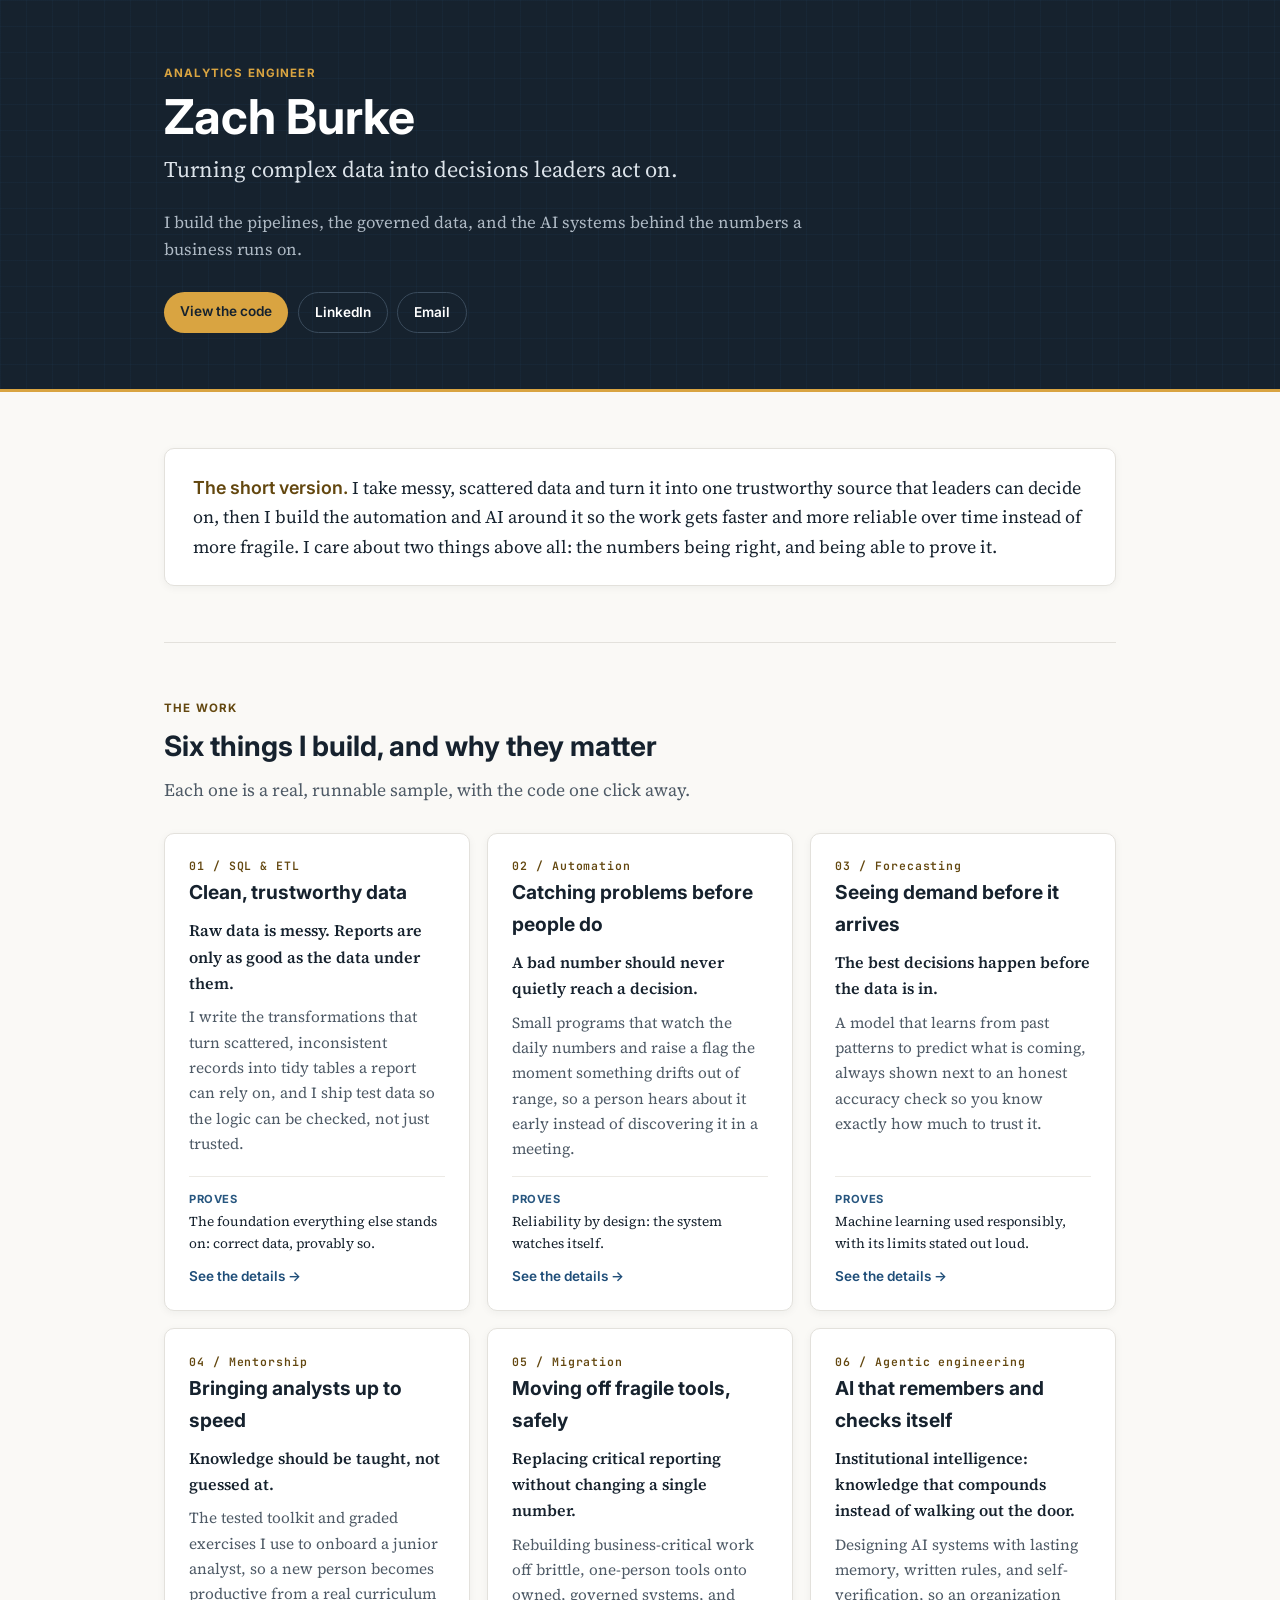
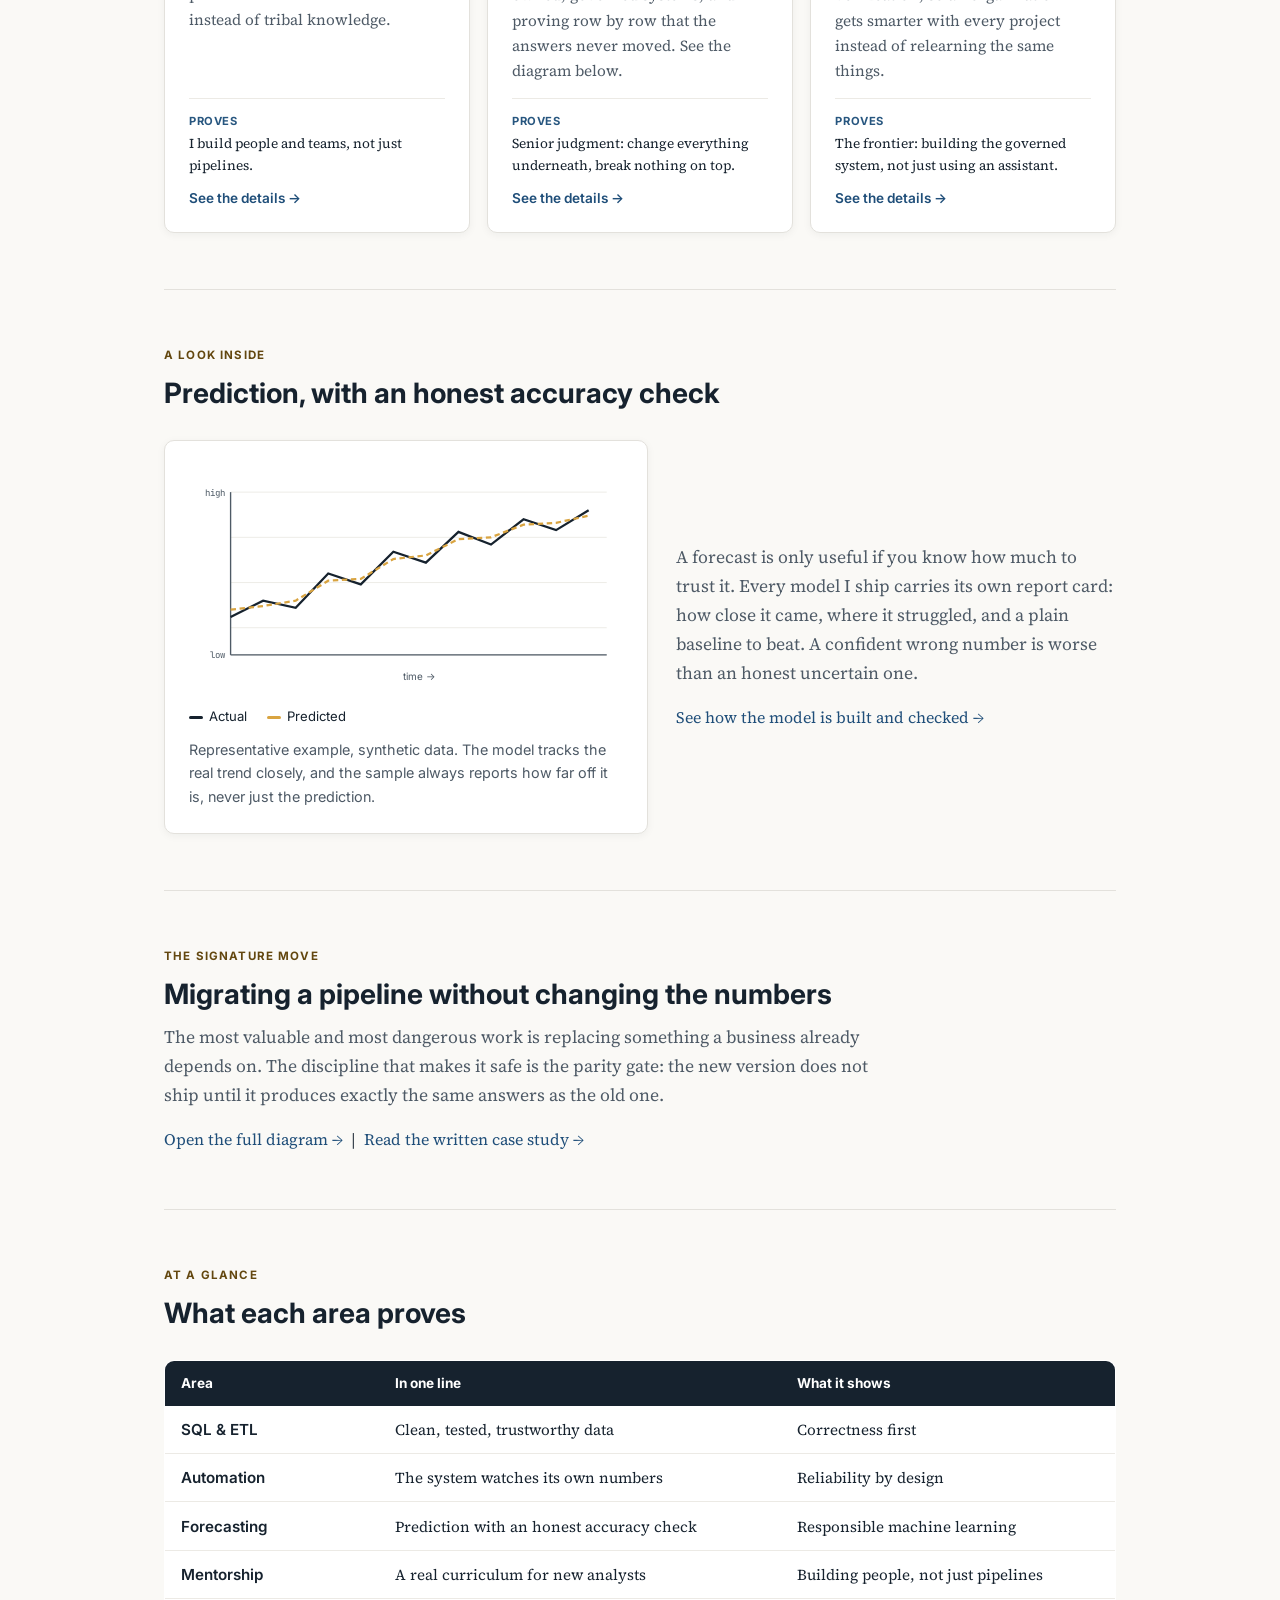
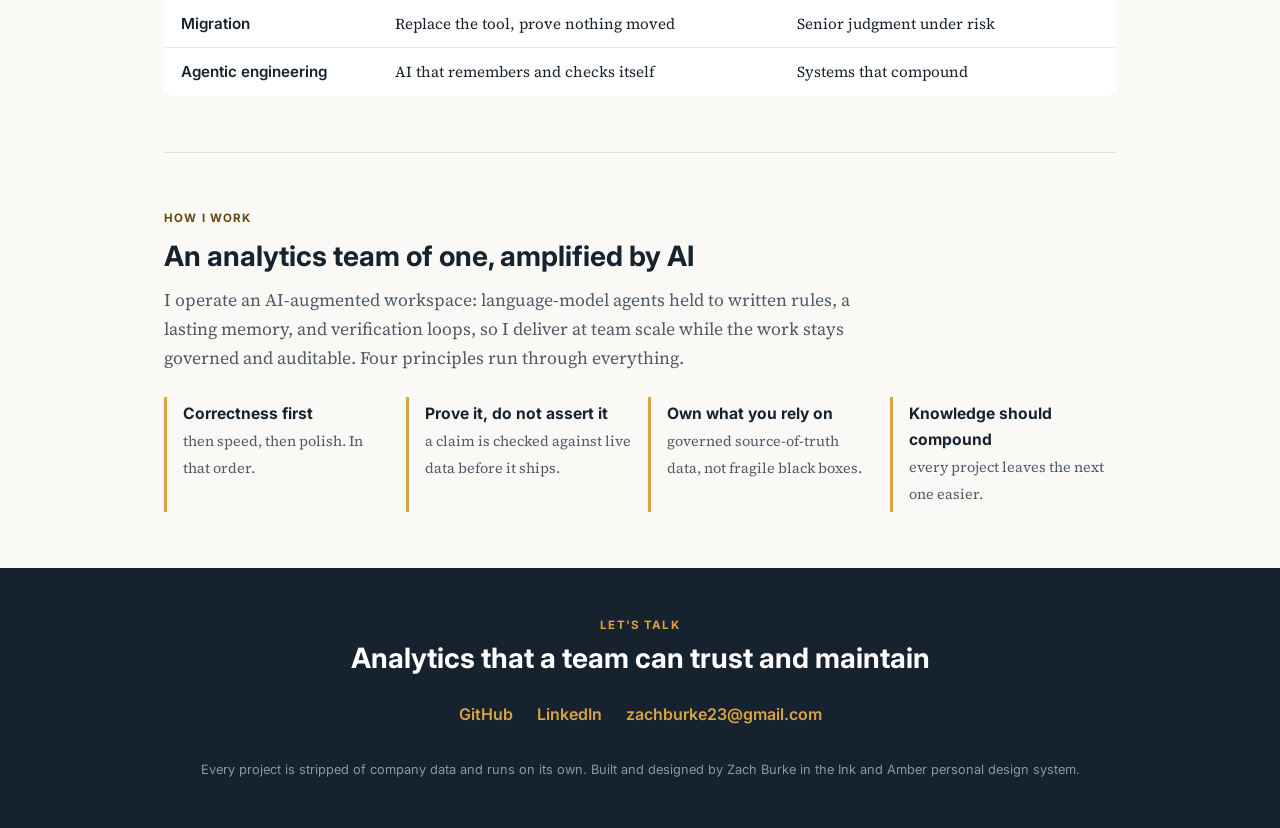
==== docs/index.html @ 0906ff59 "Add GitHub Pages portfolio site under docs/ Static hub (index.html) linking the six work-sample trac" ====
<!DOCTYPE html>
<html lang="en">
<head>
<meta charset="UTF-8">
<meta name="viewport" content="width=device-width, initial-scale=1.0">
<title>Zach Burke: Analytics Engineer</title>
<link rel="preconnect" href="https://fonts.googleapis.com">
<link href="https://fonts.googleapis.com/css2?family=Inter:wght@400;600;700&family=Source+Serif+4:ital,wght@0,400;0,600;1,400&family=JetBrains+Mono:wght@400;600&display=swap" rel="stylesheet">
<style>
:root{
  --ink:#16222E; --ink-700:#223447; --ink-600:#4E5A66; --paper:#FAF9F6; --white:#FFFFFF;
  --amber:#D9A441; --amber-text:#7E5A15; --amber-deep:#63470F; --amber-100:#F5E9CE;
  --blueprint:#27567F; --blueprint-wash:#EDF2F7; --grid:rgba(39,86,127,0.09);
  --link:#1F4E79; --verified:#286046; --warn:#8A4A12;
  --gray-100:#ECEAE5; --gray-200:#E3E1DC;
  --sans:'Inter','Segoe UI',system-ui,sans-serif; --serif:'Source Serif 4',Georgia,serif; --mono:'JetBrains Mono',Consolas,monospace;
}
*{margin:0;padding:0;box-sizing:border-box;}
html{scroll-behavior:smooth;}
body{background:var(--paper);color:var(--ink);font-family:var(--serif);line-height:1.65;}
.wrap{max-width:1000px;margin:0 auto;padding:0 1.5rem;}
a{color:var(--link);text-decoration:none;} a:hover{color:var(--amber-text);text-decoration:underline;}
.kicker{font-family:var(--sans);font-size:0.72rem;font-weight:700;letter-spacing:0.1em;text-transform:uppercase;color:var(--amber);}
h2{font-family:var(--sans);font-weight:700;font-size:1.75rem;margin-bottom:0.4rem;}
h2 .k{display:block;font-size:0.72rem;letter-spacing:0.1em;text-transform:uppercase;color:var(--amber-deep);margin-bottom:0.3rem;}
.lead{color:var(--ink-600);font-size:1.1rem;max-width:46rem;}
section{padding:3.5rem 0;border-top:1px solid var(--gray-200);}
section:first-of-type{border-top:none;}

/* Hero */
header{background:
  linear-gradient(var(--grid) 1px, transparent 1px),
  linear-gradient(90deg, var(--grid) 1px, transparent 1px),
  var(--ink);
  background-size:26px 26px,26px 26px,auto;color:var(--white);padding:4rem 0 3.5rem;border-bottom:3px solid var(--amber);}
header .kicker{color:var(--amber);}
header h1{font-family:var(--sans);font-weight:700;font-size:3rem;line-height:1.1;margin:0.5rem 0;}
header .tag{font-size:1.4rem;color:#DCE3EA;max-width:38rem;}
header .intro{color:#AEB9C4;margin-top:1.25rem;max-width:44rem;font-size:1.05rem;}
.chips{display:flex;flex-wrap:wrap;gap:0.6rem;margin-top:1.75rem;}
.chip{font-family:var(--sans);font-size:0.85rem;font-weight:600;color:var(--ink);background:var(--amber);padding:0.5rem 1rem;border-radius:999px;}
.chip.ghost{background:transparent;color:var(--white);border:1.5px solid #3a4b5c;}
.chip:hover{text-decoration:none;filter:brightness(1.05);}

/* Short version strip */
.short{background:var(--white);border:1px solid var(--gray-200);border-radius:10px;padding:1.5rem 1.75rem;box-shadow:0 2px 8px rgba(22,34,46,0.05);}
.short p{font-size:1.12rem;}
.short .em{color:var(--amber-deep);font-weight:600;font-family:var(--sans);}

/* Sample cards */
.cards{display:grid;grid-template-columns:repeat(auto-fill,minmax(300px,1fr));gap:1.1rem;margin-top:1.75rem;}
.card{background:var(--white);border:1px solid var(--gray-200);border-radius:10px;padding:1.4rem 1.5rem;box-shadow:0 2px 8px rgba(22,34,46,0.05);display:flex;flex-direction:column;}
.card .num{font-family:var(--mono);font-size:0.72rem;color:var(--amber-deep);font-weight:600;letter-spacing:0.08em;}
.card h3{font-family:var(--sans);font-weight:700;font-size:1.2rem;margin:0.15rem 0 0.5rem;}
.card .hook{font-weight:600;color:var(--ink);margin-bottom:0.5rem;}
.card .body{color:var(--ink-600);font-size:0.96rem;flex-grow:1;}
.card .proves{margin-top:0.9rem;padding-top:0.7rem;border-top:1px solid var(--gray-100);font-size:0.85rem;}
.card .proves b{font-family:var(--sans);color:var(--blueprint);text-transform:uppercase;letter-spacing:0.05em;font-size:0.7rem;}
.card .go{font-family:var(--sans);font-size:0.85rem;font-weight:600;margin-top:0.6rem;}

/* Matrix */
table{width:100%;border-collapse:collapse;margin-top:1.5rem;background:var(--white);border:1px solid var(--gray-200);border-radius:10px;overflow:hidden;font-size:0.95rem;}
th{font-family:var(--sans);text-align:left;background:var(--ink);color:var(--white);padding:0.7rem 1rem;font-size:0.85rem;}
td{padding:0.7rem 1rem;border-bottom:1px solid var(--gray-100);vertical-align:top;}
td.area{font-family:var(--sans);font-weight:600;white-space:nowrap;}
tr:last-child td{border-bottom:none;}

/* Chart */
.viz{display:grid;grid-template-columns:1.1fr 1fr;gap:1.75rem;align-items:center;margin-top:1.5rem;}
@media(max-width:760px){.viz{grid-template-columns:1fr;}}
.viz .card{padding:1.5rem;}
.chartcap{color:var(--ink-600);font-size:0.9rem;margin-top:0.6rem;font-family:var(--sans);}
.legend{display:flex;gap:1.2rem;font-family:var(--sans);font-size:0.82rem;margin-top:0.4rem;}
.legend span{display:inline-flex;align-items:center;gap:0.4rem;}
.legend i{width:14px;height:3px;border-radius:2px;display:inline-block;}

/* How I work */
.pillars{display:grid;grid-template-columns:repeat(auto-fill,minmax(220px,1fr));gap:1rem;margin-top:1.5rem;}
.pillar{border-left:3px solid var(--amber);padding:0.3rem 0 0.3rem 1rem;}
.pillar b{font-family:var(--sans);display:block;font-size:0.98rem;}
.pillar span{color:var(--ink-600);font-size:0.9rem;}

/* Footer */
footer{background:var(--ink);color:var(--white);padding:3rem 0;text-align:center;}
footer .kicker{color:var(--amber);}
footer h2{color:var(--white);}
footer a{color:var(--amber);}
footer .contact{display:flex;gap:1.5rem;justify-content:center;flex-wrap:wrap;margin-top:1.25rem;font-family:var(--sans);font-weight:600;}
.fineprint{color:#8798A6;font-size:0.8rem;margin-top:2rem;font-family:var(--sans);}
</style>
</head>
<body>

<header>
  <div class="wrap">
    <div class="kicker">Analytics Engineer</div>
    <h1>Zach Burke</h1>
    <p class="tag">Turning complex data into decisions leaders act on.</p>
    <p class="intro">I build the pipelines, the governed data, and the AI systems behind the numbers
    a business runs on.</p>
    <div class="chips">
      <a class="chip" href="https://github.com/zachburke9/work-samples">View the code</a>
      <a class="chip ghost" href="https://www.linkedin.com/in/zjburke">LinkedIn</a>
      <a class="chip ghost" href="mailto:zachburke23@gmail.com">Email</a>
    </div>
  </div>
</header>

<div class="wrap">

  <section id="short">
    <div class="short">
      <p><span class="em">The short version.</span> I take messy, scattered data and turn it into
      one trustworthy source that leaders can decide on, then I build the automation and AI around it
      so the work gets faster and more reliable over time instead of more fragile. I care about two
      things above all: the numbers being right, and being able to prove it.</p>
    </div>
  </section>

  <section id="work">
    <h2><span class="k">The work</span>Six things I build, and why they matter</h2>
    <p class="lead">Each one is a real, runnable sample, with the code one click away.</p>
    <div class="cards">

      <div class="card">
        <div class="num">01 / SQL &amp; ETL</div>
        <h3>Clean, trustworthy data</h3>
        <div class="hook">Raw data is messy. Reports are only as good as the data under them.</div>
        <div class="body">I write the transformations that turn scattered, inconsistent records into
        tidy tables a report can rely on, and I ship test data so the logic can be checked, not just
        trusted.</div>
        <div class="proves"><b>Proves</b><br>The foundation everything else stands on: correct data, provably so.</div>
        <a class="go" href="https://github.com/zachburke9/work-samples/tree/main/01_sql_etl">See the details &rarr;</a>
      </div>

      <div class="card">
        <div class="num">02 / Automation</div>
        <h3>Catching problems before people do</h3>
        <div class="hook">A bad number should never quietly reach a decision.</div>
        <div class="body">Small programs that watch the daily numbers and raise a flag the moment
        something drifts out of range, so a person hears about it early instead of discovering it in a
        meeting.</div>
        <div class="proves"><b>Proves</b><br>Reliability by design: the system watches itself.</div>
        <a class="go" href="https://github.com/zachburke9/work-samples/tree/main/02_analytics_automation">See the details &rarr;</a>
      </div>

      <div class="card">
        <div class="num">03 / Forecasting</div>
        <h3>Seeing demand before it arrives</h3>
        <div class="hook">The best decisions happen before the data is in.</div>
        <div class="body">A model that learns from past patterns to predict what is coming, always
        shown next to an honest accuracy check so you know exactly how much to trust it.</div>
        <div class="proves"><b>Proves</b><br>Machine learning used responsibly, with its limits stated out loud.</div>
        <a class="go" href="https://github.com/zachburke9/work-samples/tree/main/03_ml_forecasting">See the details &rarr;</a>
      </div>

      <div class="card">
        <div class="num">04 / Mentorship</div>
        <h3>Bringing analysts up to speed</h3>
        <div class="hook">Knowledge should be taught, not guessed at.</div>
        <div class="body">The tested toolkit and graded exercises I use to onboard a junior analyst,
        so a new person becomes productive from a real curriculum instead of tribal knowledge.</div>
        <div class="proves"><b>Proves</b><br>I build people and teams, not just pipelines.</div>
        <a class="go" href="https://github.com/zachburke9/work-samples/tree/main/04_mentorship">See the details &rarr;</a>
      </div>

      <div class="card">
        <div class="num">05 / Migration</div>
        <h3>Moving off fragile tools, safely</h3>
        <div class="hook">Replacing critical reporting without changing a single number.</div>
        <div class="body">Rebuilding business-critical work off brittle, one-person tools onto owned,
        governed systems, and proving row by row that the answers never moved. See the diagram below.</div>
        <div class="proves"><b>Proves</b><br>Senior judgment: change everything underneath, break nothing on top.</div>
        <a class="go" href="https://github.com/zachburke9/work-samples/tree/main/05_platform_migration">See the details &rarr;</a>
      </div>

      <div class="card">
        <div class="num">06 / Agentic engineering</div>
        <h3>AI that remembers and checks itself</h3>
        <div class="hook">Institutional intelligence: knowledge that compounds instead of walking out the door.</div>
        <div class="body">Designing AI systems with lasting memory, written rules, and self-verification,
        so an organization gets smarter with every project instead of relearning the same things.</div>
        <div class="proves"><b>Proves</b><br>The frontier: building the governed system, not just using an assistant.</div>
        <a class="go" href="https://github.com/zachburke9/work-samples/tree/main/06_agentic_engineering">See the details &rarr;</a>
      </div>

    </div>
  </section>

  <section id="forecast">
    <h2><span class="k">A look inside</span>Prediction, with an honest accuracy check</h2>
    <div class="viz">
      <div class="card">
        <svg viewBox="0 0 480 260" width="100%" role="img" aria-label="Line chart of actual versus predicted daily bookings">
          <rect x="0" y="0" width="480" height="260" fill="#FFFFFF"/>
          <!-- gridlines -->
          <g stroke="#ECEAE5" stroke-width="1">
            <line x1="46" y1="30" x2="462" y2="30"/>
            <line x1="46" y1="80" x2="462" y2="80"/>
            <line x1="46" y1="130" x2="462" y2="130"/>
            <line x1="46" y1="180" x2="462" y2="180"/>
            <line x1="46" y1="210" x2="462" y2="210"/>
          </g>
          <!-- axes -->
          <line x1="46" y1="30" x2="46" y2="210" stroke="#4E5A66" stroke-width="1.5"/>
          <line x1="46" y1="210" x2="462" y2="210" stroke="#4E5A66" stroke-width="1.5"/>
          <!-- actual (ink) -->
          <polyline fill="none" stroke="#16222E" stroke-width="2.5"
            points="46,168 82,150 118,158 154,120 190,132 226,96 262,108 298,74 334,88 370,60 406,72 442,50"/>
          <!-- predicted (amber) dashed -->
          <polyline fill="none" stroke="#D9A441" stroke-width="2.5" stroke-dasharray="6 4"
            points="46,160 82,156 118,150 154,128 190,126 226,104 262,100 298,82 334,80 370,66 406,64 442,56"/>
          <!-- y labels -->
          <g font-family="'JetBrains Mono',monospace" font-size="10" fill="#4E5A66">
            <text x="40" y="34" text-anchor="end">high</text>
            <text x="40" y="214" text-anchor="end">low</text>
          </g>
          <text x="254" y="238" text-anchor="middle" font-family="Inter,sans-serif" font-size="11" fill="#4E5A66">time &rarr;</text>
        </svg>
        <div class="legend">
          <span><i style="background:#16222E"></i>Actual</span>
          <span><i style="background:#D9A441"></i>Predicted</span>
        </div>
        <div class="chartcap">Representative example, synthetic data. The model tracks the real trend
        closely, and the sample always reports how far off it is, never just the prediction.</div>
      </div>
      <div>
        <p class="lead">A forecast is only useful if you know how much to trust it. Every model I
        ship carries its own report card: how close it came, where it struggled, and a plain baseline
        to beat. A confident wrong number is worse than an honest uncertain one.</p>
        <p style="margin-top:1rem;"><a href="https://github.com/zachburke9/work-samples/tree/main/03_ml_forecasting">See how the model is built and checked &rarr;</a></p>
      </div>
    </div>
  </section>

  <section id="migration">
    <h2><span class="k">The signature move</span>Migrating a pipeline without changing the numbers</h2>
    <p class="lead">The most valuable and most dangerous work is replacing something a business already
    depends on. The discipline that makes it safe is the parity gate: the new version does not ship
    until it produces exactly the same answers as the old one.</p>
    <p style="margin-top:1rem;"><a href="migration-diagram.html">Open the full diagram &rarr;</a> &nbsp;|&nbsp;
      <a href="https://github.com/zachburke9/work-samples/tree/main/05_platform_migration">Read the written case study &rarr;</a></p>
  </section>

  <section id="matrix">
    <h2><span class="k">At a glance</span>What each area proves</h2>
    <table>
      <tr><th>Area</th><th>In one line</th><th>What it shows</th></tr>
      <tr><td class="area">SQL &amp; ETL</td><td>Clean, tested, trustworthy data</td><td>Correctness first</td></tr>
      <tr><td class="area">Automation</td><td>The system watches its own numbers</td><td>Reliability by design</td></tr>
      <tr><td class="area">Forecasting</td><td>Prediction with an honest accuracy check</td><td>Responsible machine learning</td></tr>
      <tr><td class="area">Mentorship</td><td>A real curriculum for new analysts</td><td>Building people, not just pipelines</td></tr>
      <tr><td class="area">Migration</td><td>Replace the tool, prove nothing moved</td><td>Senior judgment under risk</td></tr>
      <tr><td class="area">Agentic engineering</td><td>AI that remembers and checks itself</td><td>Systems that compound</td></tr>
    </table>
  </section>

  <section id="howiwork">
    <h2><span class="k">How I work</span>An analytics team of one, amplified by AI</h2>
    <p class="lead">I operate an AI-augmented workspace: language-model agents held to written rules, a
    lasting memory, and verification loops, so I deliver at team scale while the work stays governed
    and auditable. Four principles run through everything.</p>
    <div class="pillars">
      <div class="pillar"><b>Correctness first</b><span>then speed, then polish. In that order.</span></div>
      <div class="pillar"><b>Prove it, do not assert it</b><span>a claim is checked against live data before it ships.</span></div>
      <div class="pillar"><b>Own what you rely on</b><span>governed source-of-truth data, not fragile black boxes.</span></div>
      <div class="pillar"><b>Knowledge should compound</b><span>every project leaves the next one easier.</span></div>
    </div>
  </section>

</div>

<footer>
  <div class="wrap">
    <div class="kicker">Let's talk</div>
    <h2>Analytics that a team can trust and maintain</h2>
    <div class="contact">
      <a href="https://github.com/zachburke9/work-samples">GitHub</a>
      <a href="https://www.linkedin.com/in/zjburke">LinkedIn</a>
      <a href="mailto:zachburke23@gmail.com">zachburke23@gmail.com</a>
    </div>
    <div class="fineprint">Every project is stripped of company data and runs on its own. Built and
    designed by Zach Burke in the Ink and Amber personal design system.</div>
  </div>
</footer>

</body>
</html>
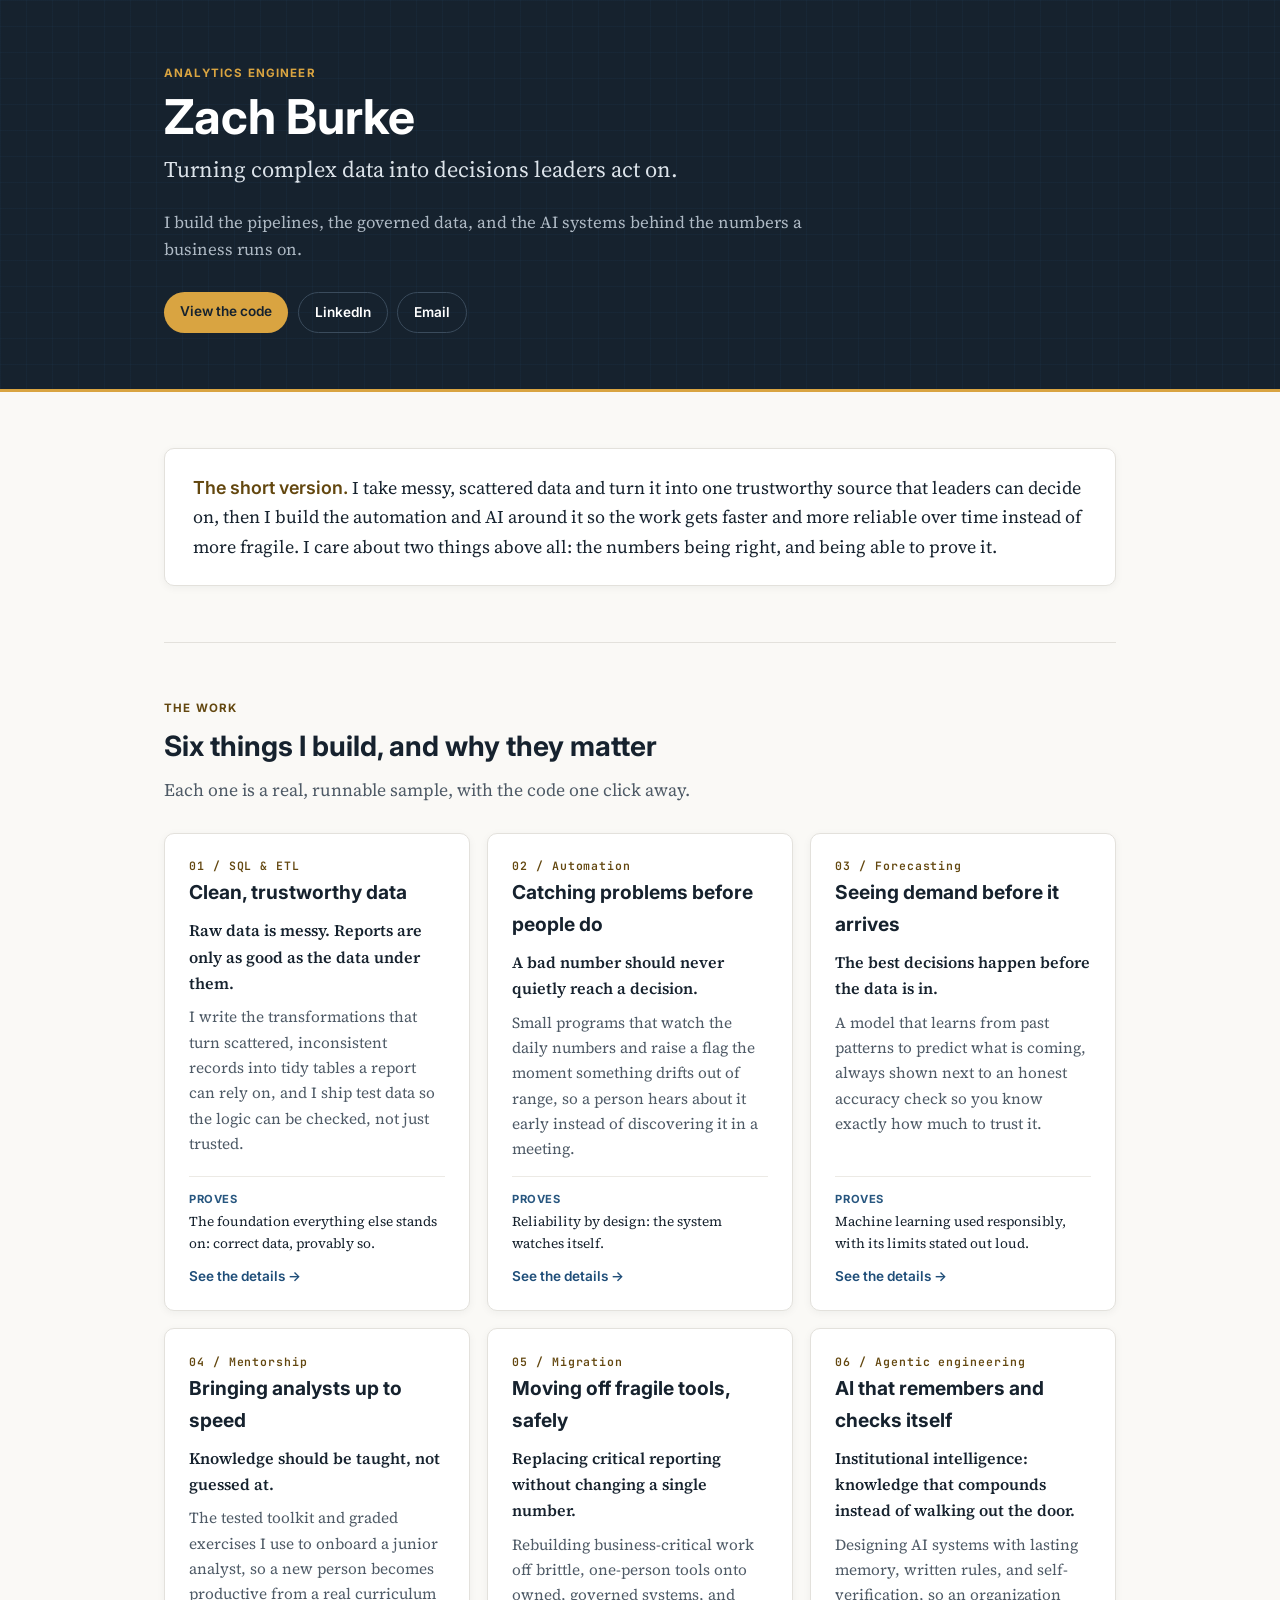
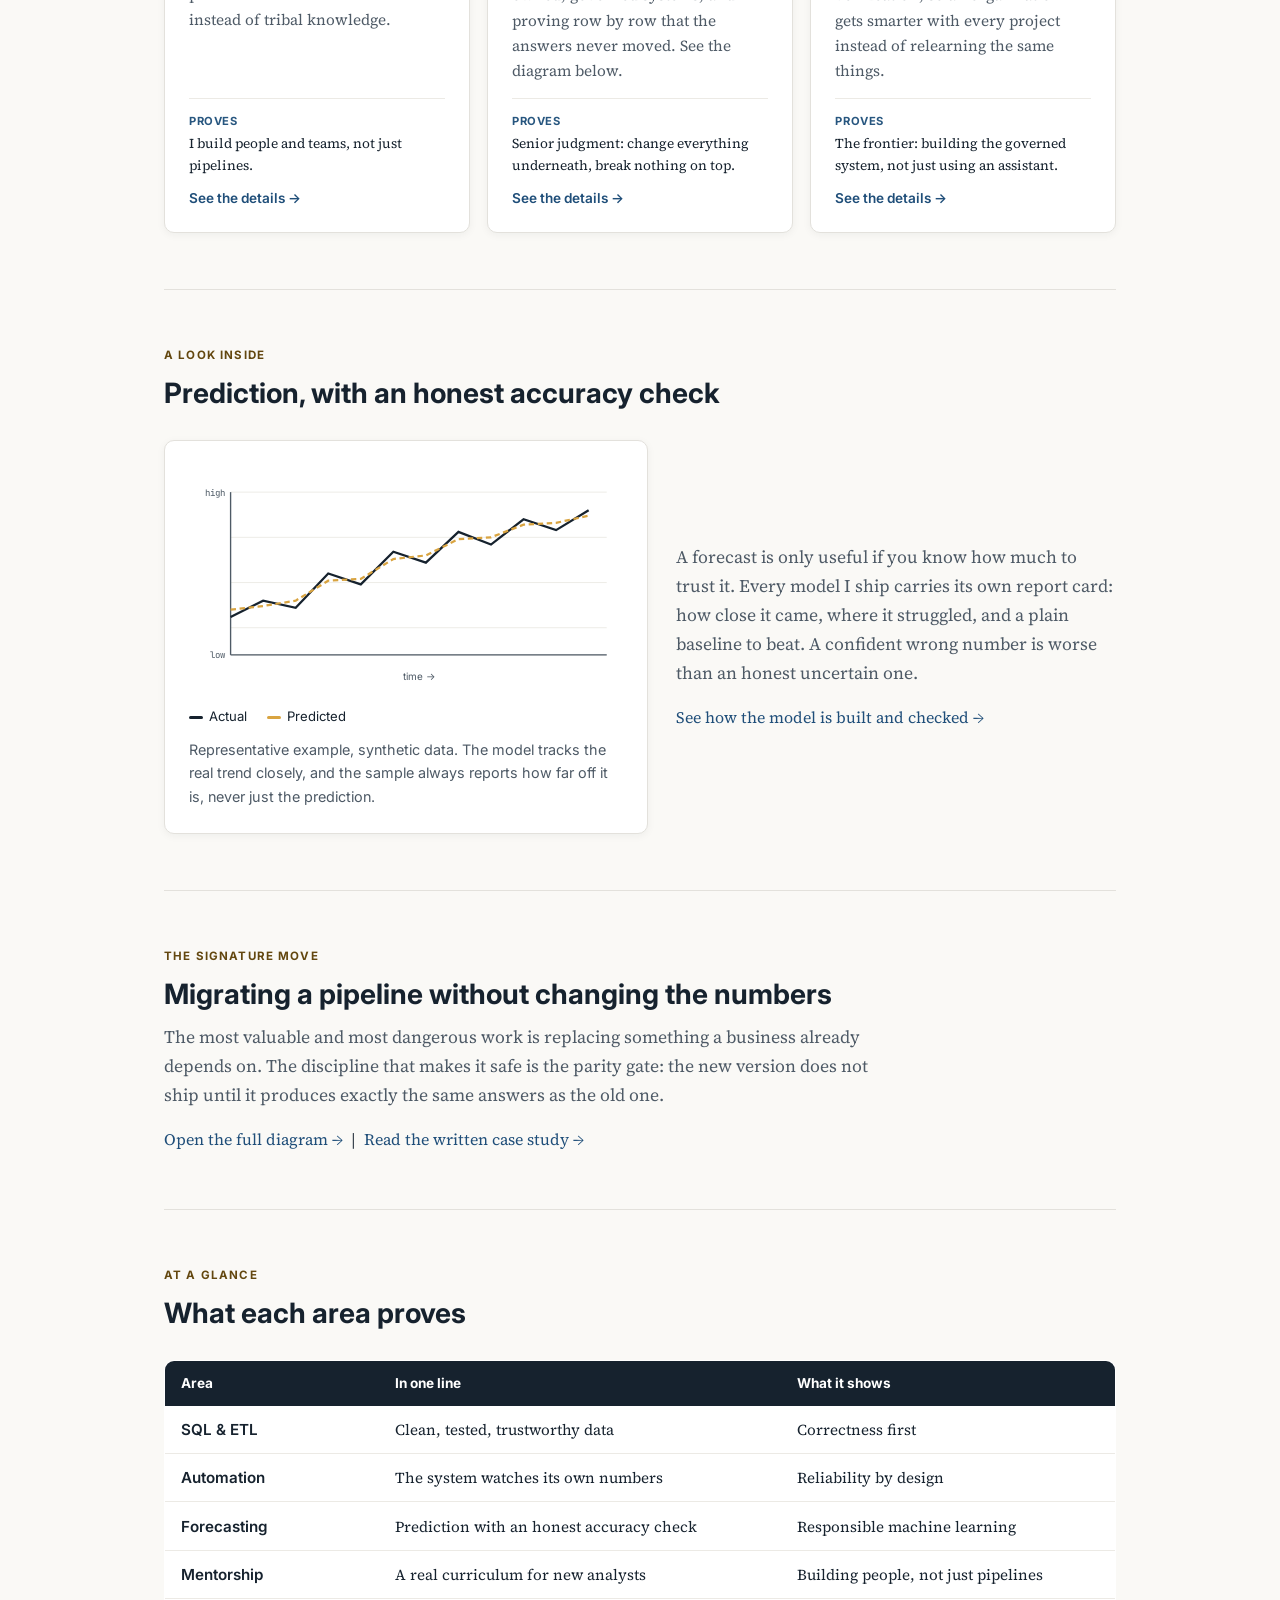
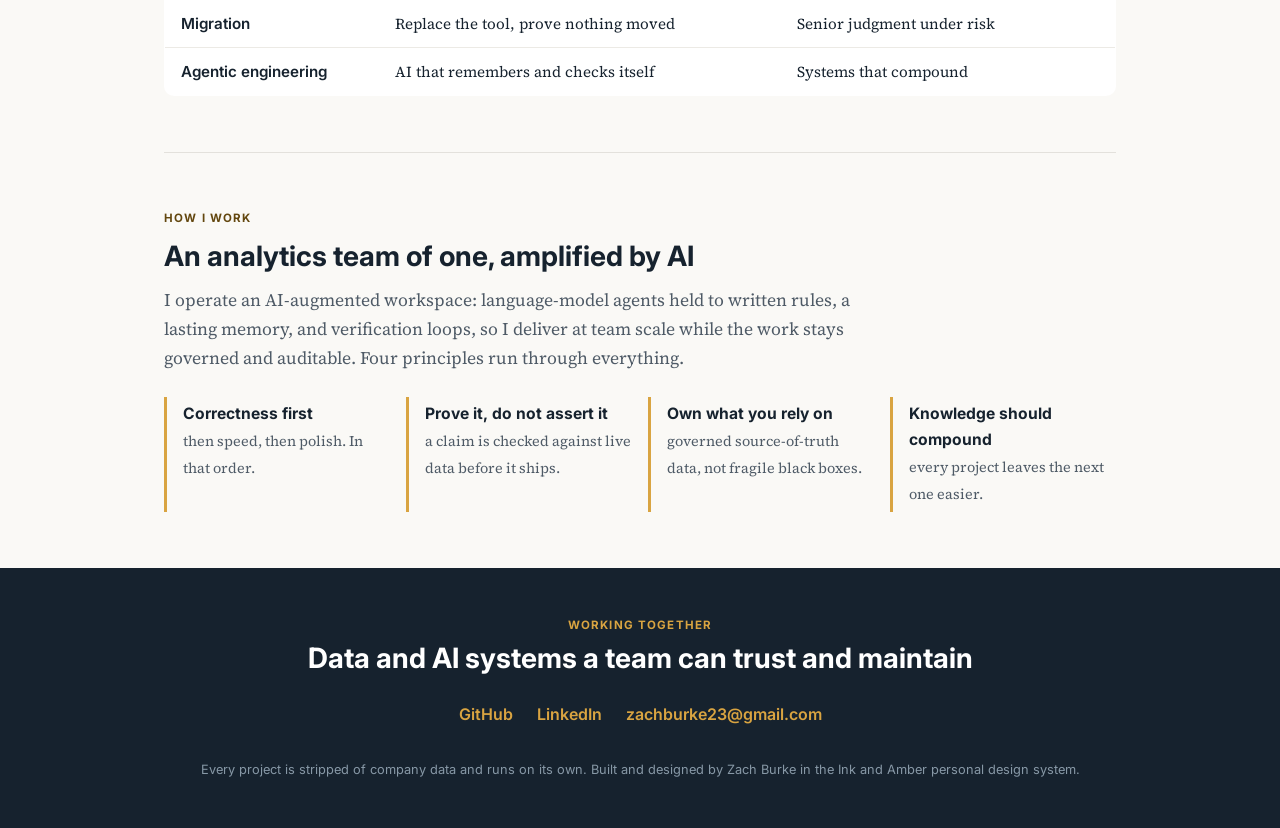
==== commit 43fa22c0: "Reword footer: broaden headline to data and AI systems Footer kicker 'Let's talk' -> 'Working togeth" ====
--- a/docs/index.html
+++ b/docs/index.html
@@ -272,8 +272,8 @@
 
 <footer>
   <div class="wrap">
-    <div class="kicker">Let's talk</div>
-    <h2>Analytics that a team can trust and maintain</h2>
+    <div class="kicker">Working together</div>
+    <h2>Data and AI systems a team can trust and maintain</h2>
     <div class="contact">
       <a href="https://github.com/zachburke9/work-samples">GitHub</a>
       <a href="https://www.linkedin.com/in/zjburke">LinkedIn</a>
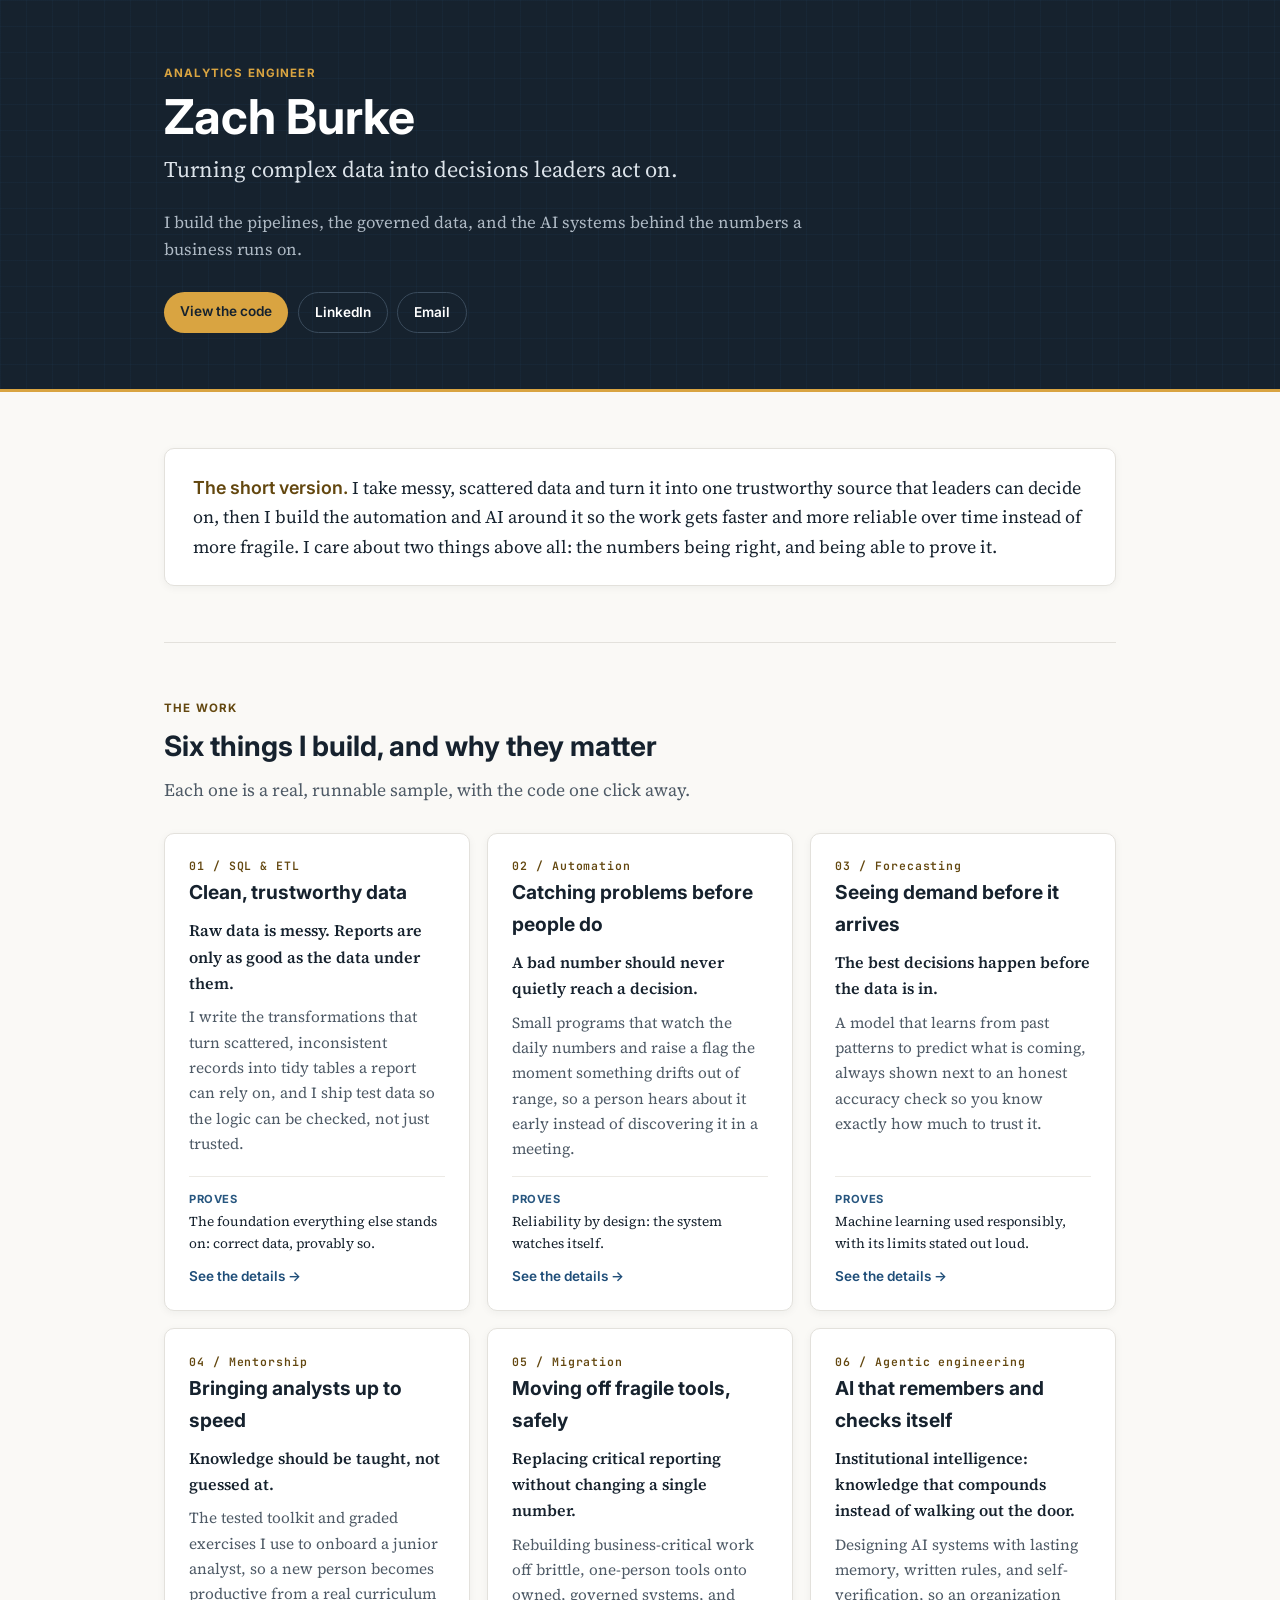
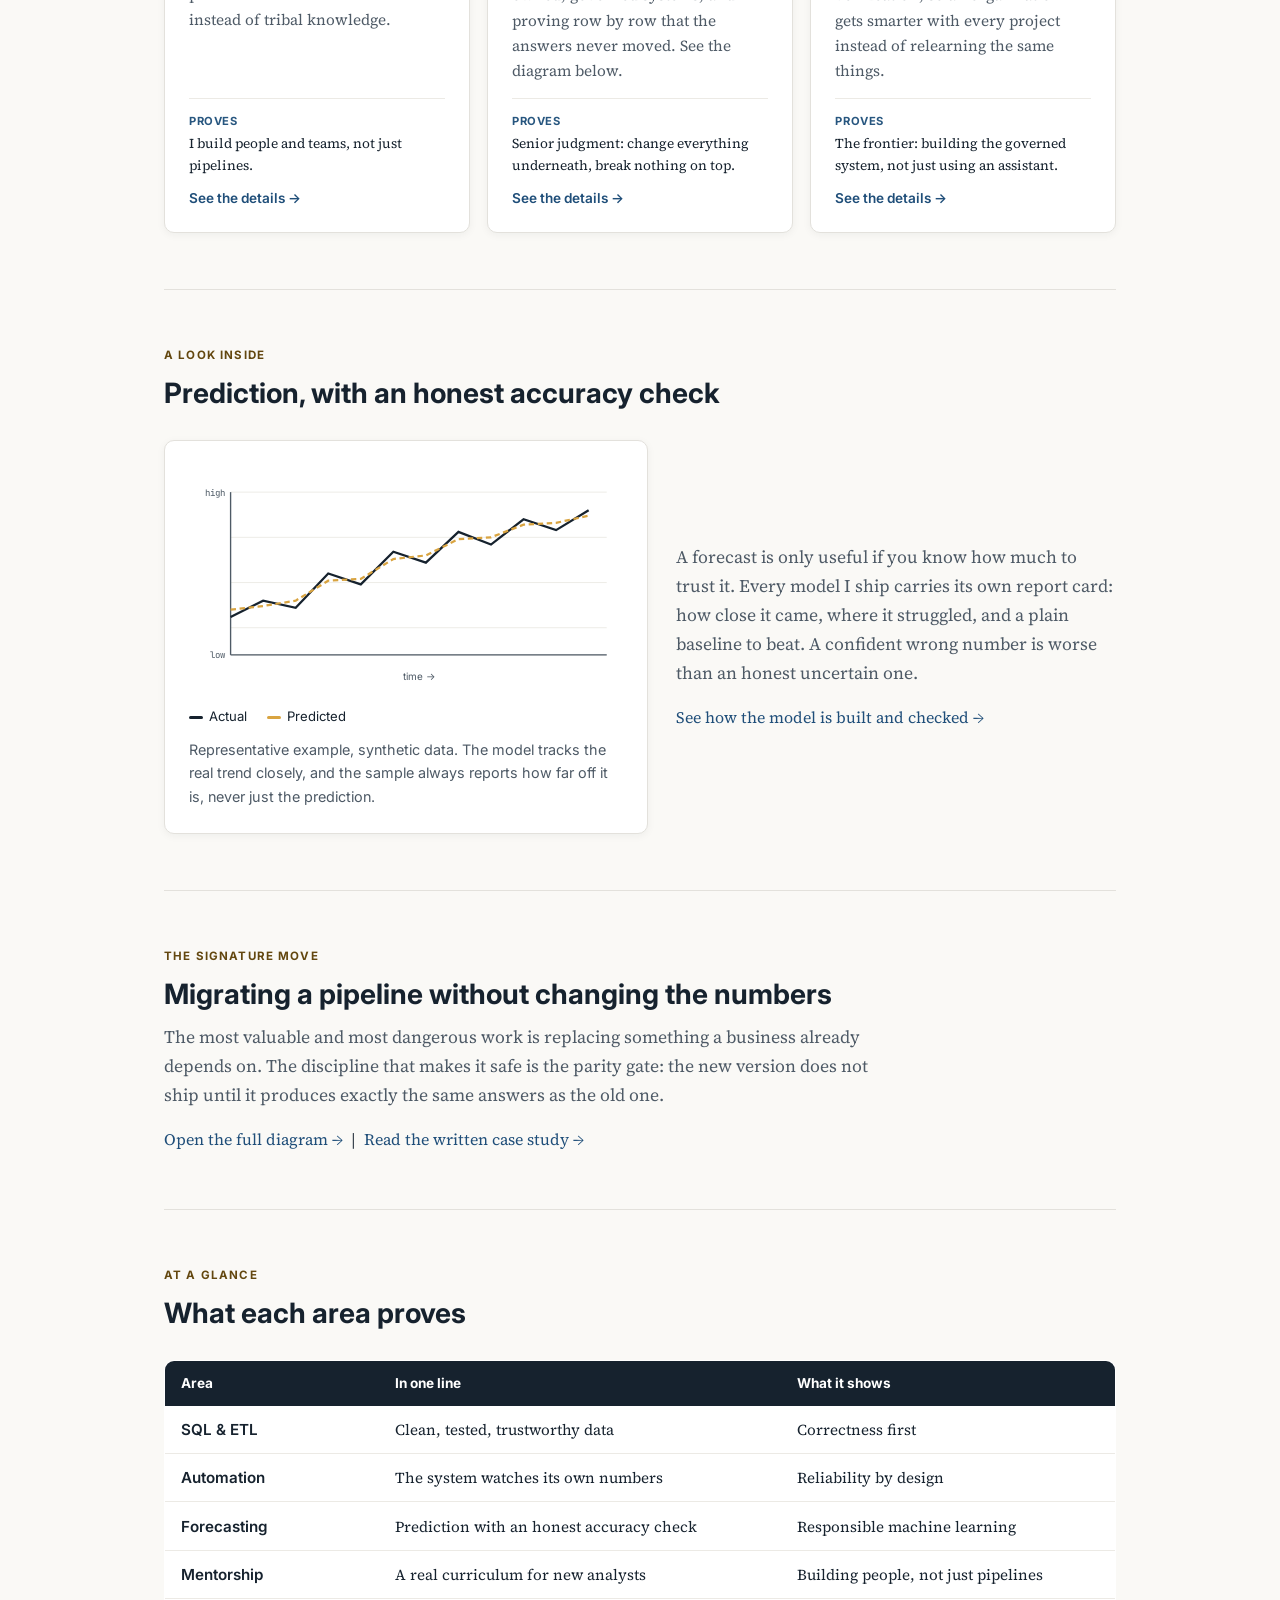
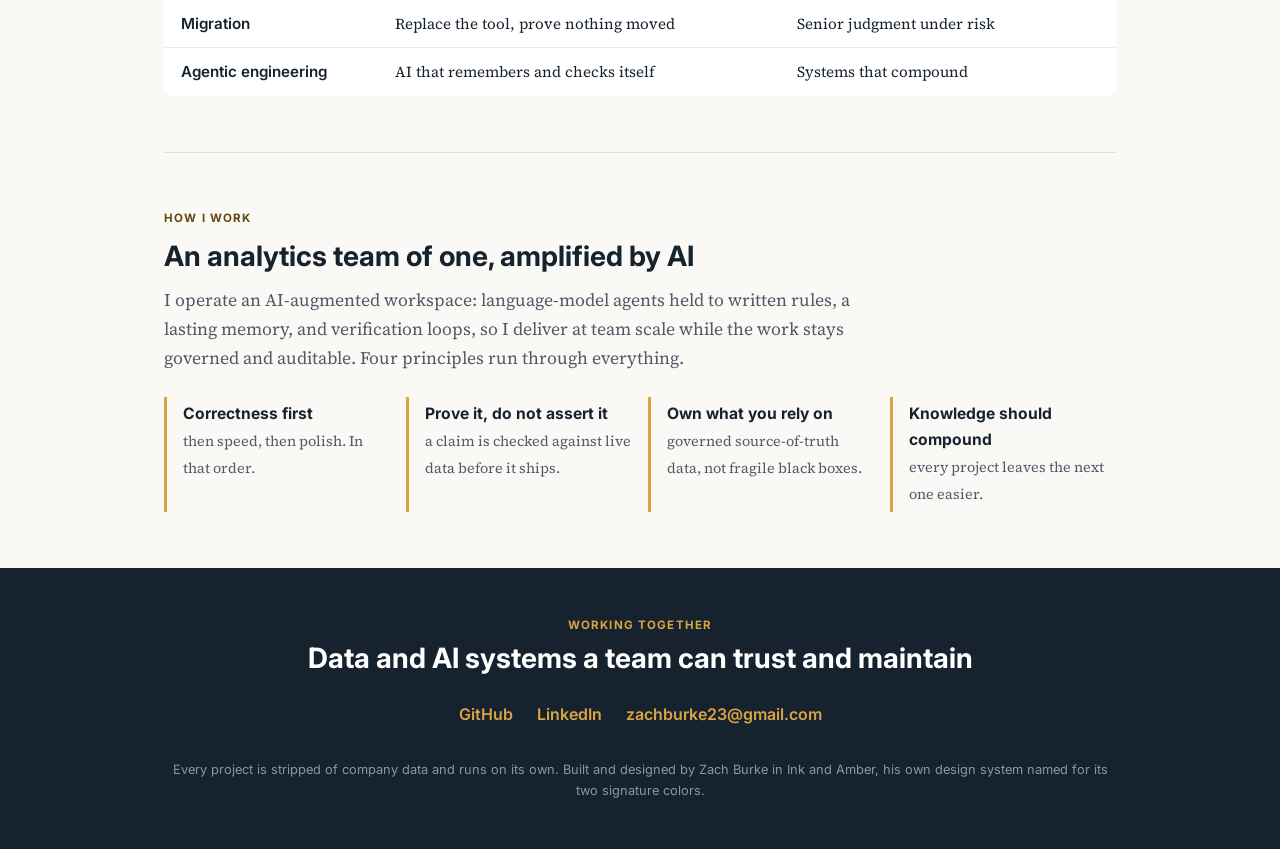
==== commit 8ac7e7d8: "Reword footer fineprint: personalize the design-system credit 'in the Ink and Amber personal design " ====
--- a/docs/index.html
+++ b/docs/index.html
@@ -280,7 +280,7 @@
       <a href="mailto:zachburke23@gmail.com">zachburke23@gmail.com</a>
     </div>
     <div class="fineprint">Every project is stripped of company data and runs on its own. Built and
-    designed by Zach Burke in the Ink and Amber personal design system.</div>
+    designed by Zach Burke in Ink and Amber, his own design system named for its two signature colors.</div>
   </div>
 </footer>
 
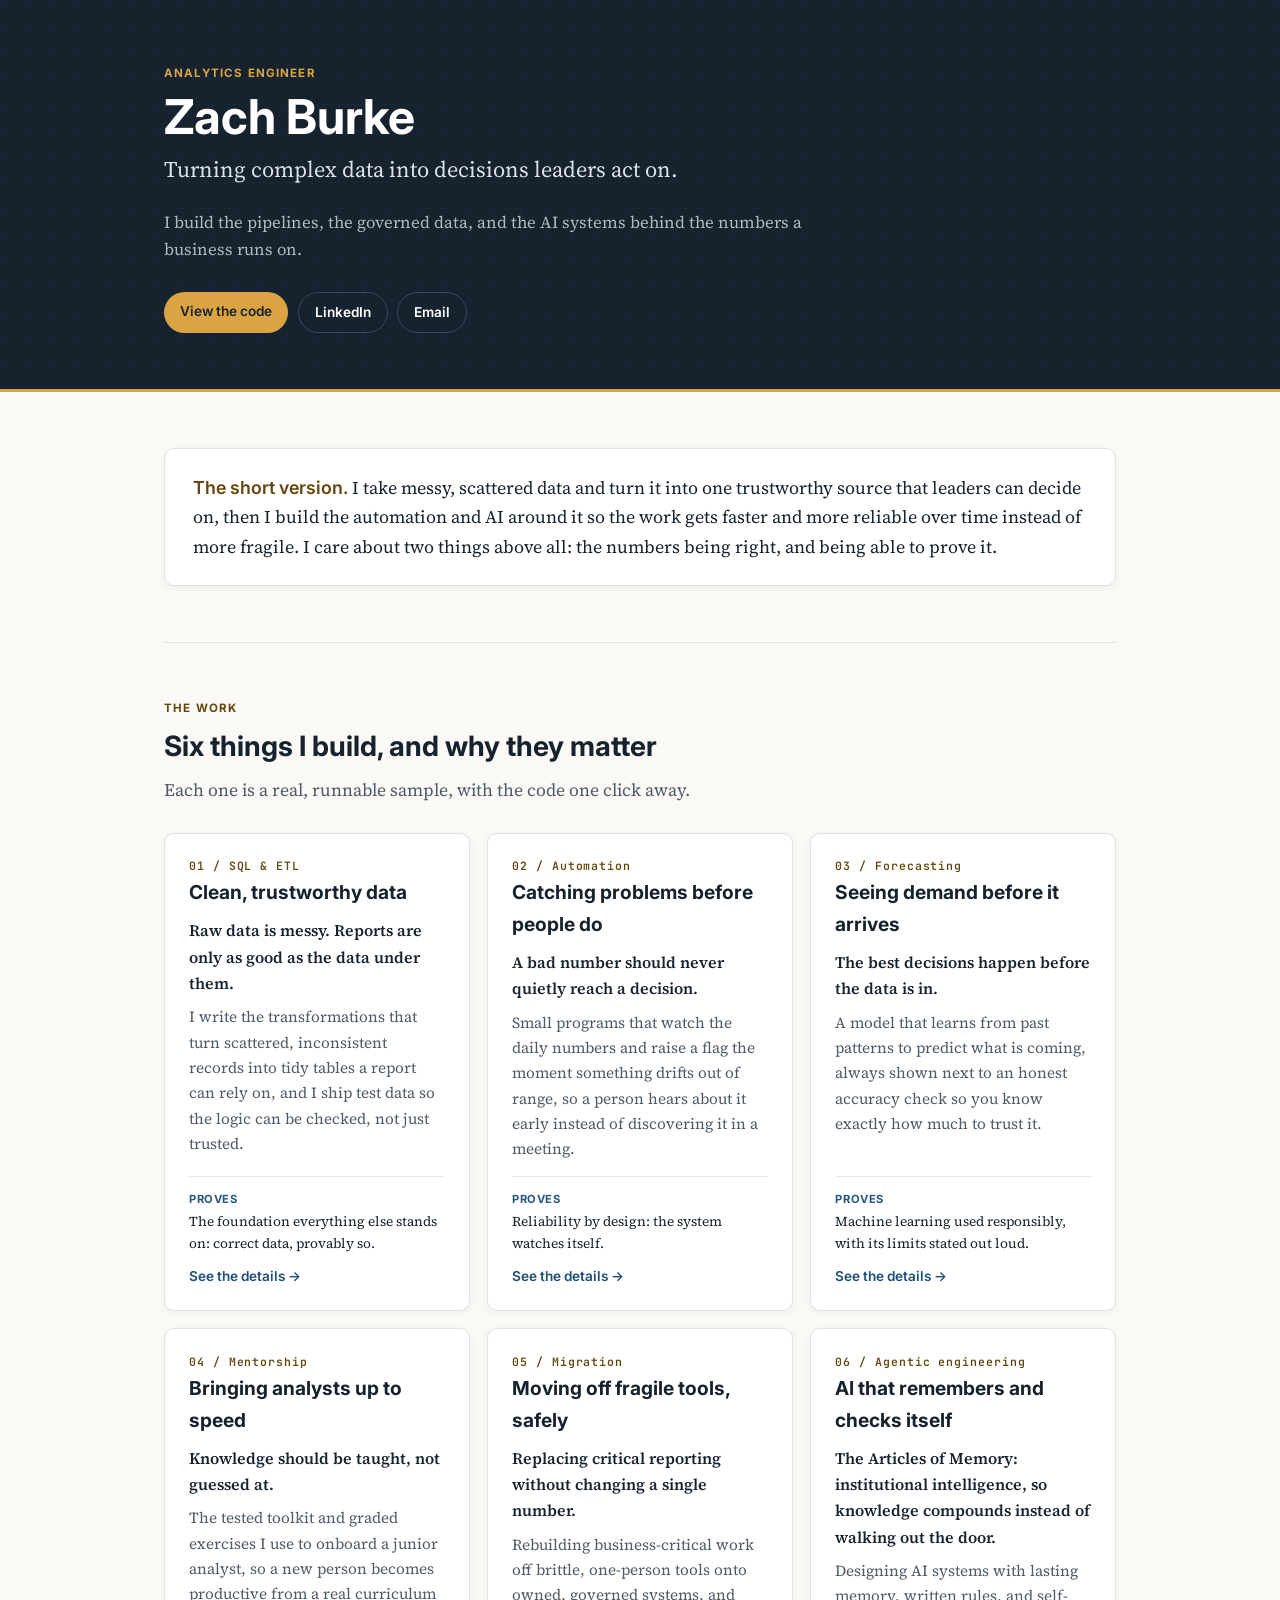
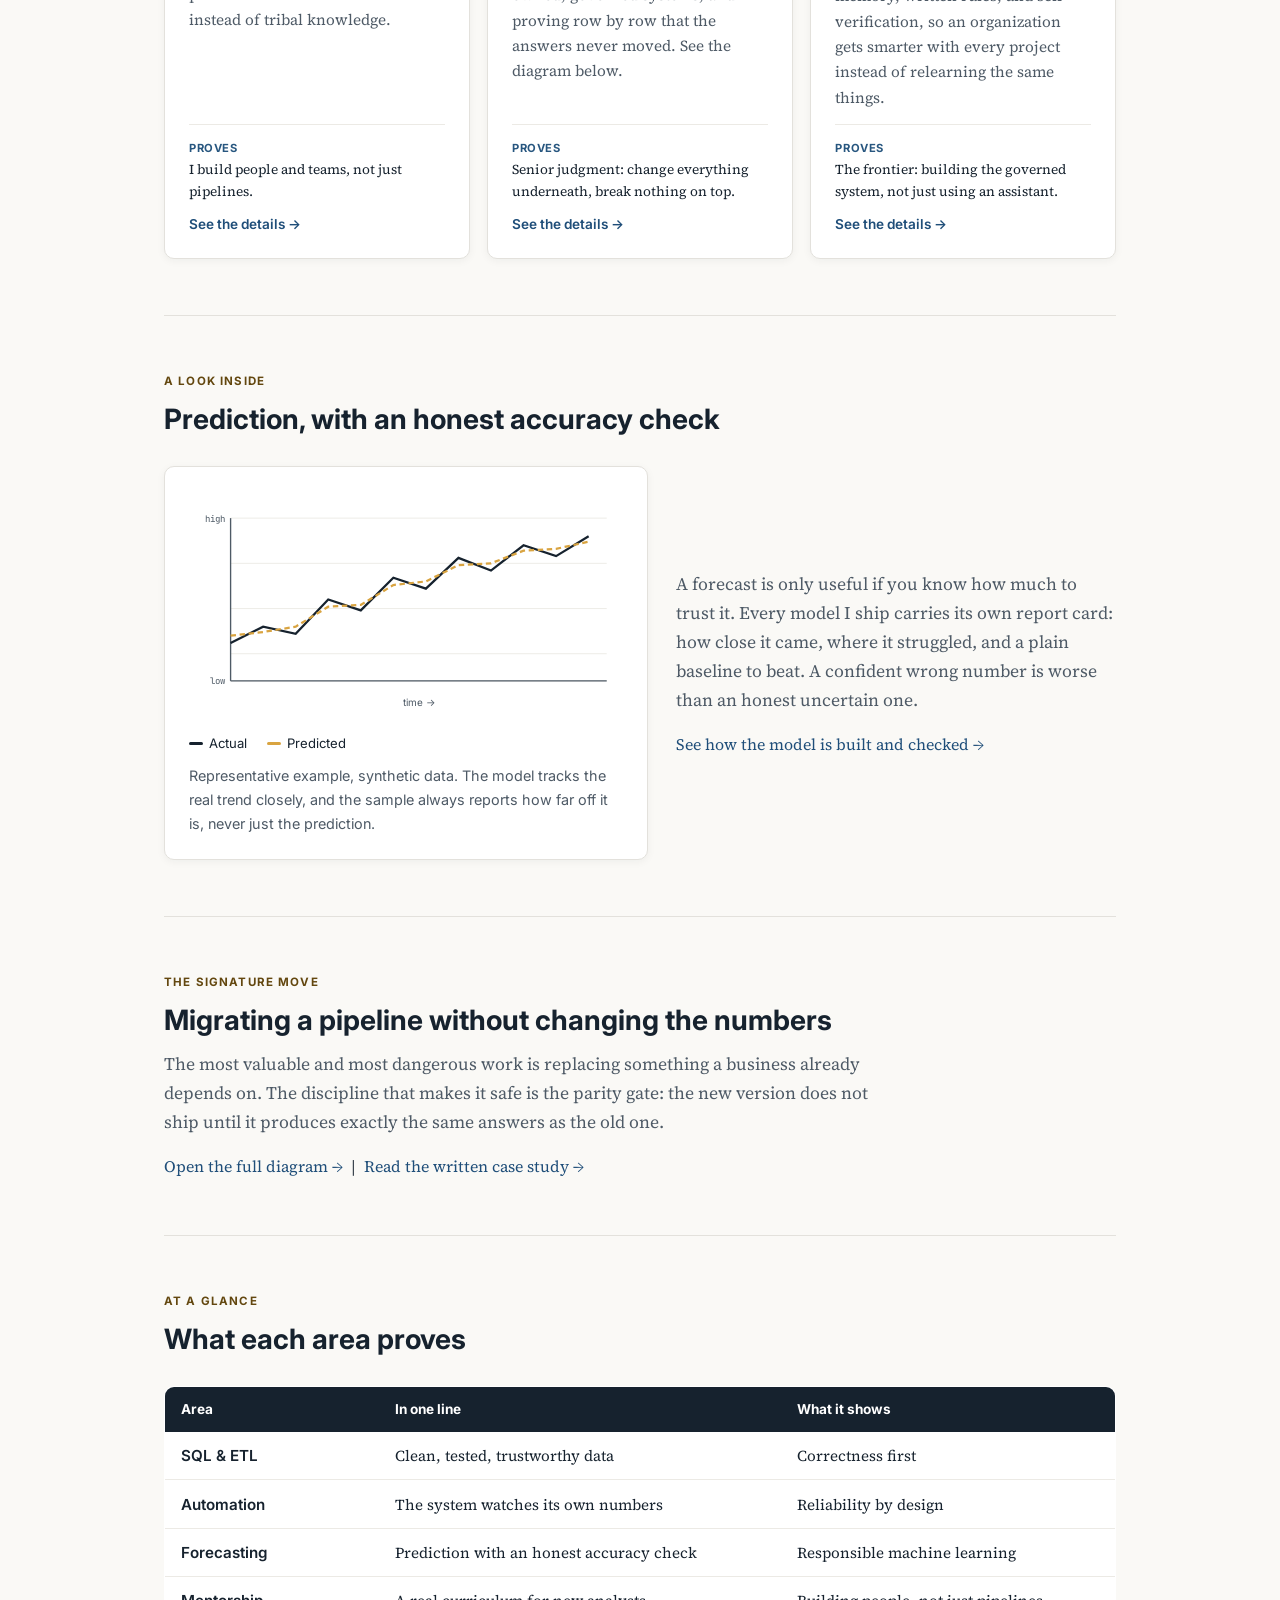
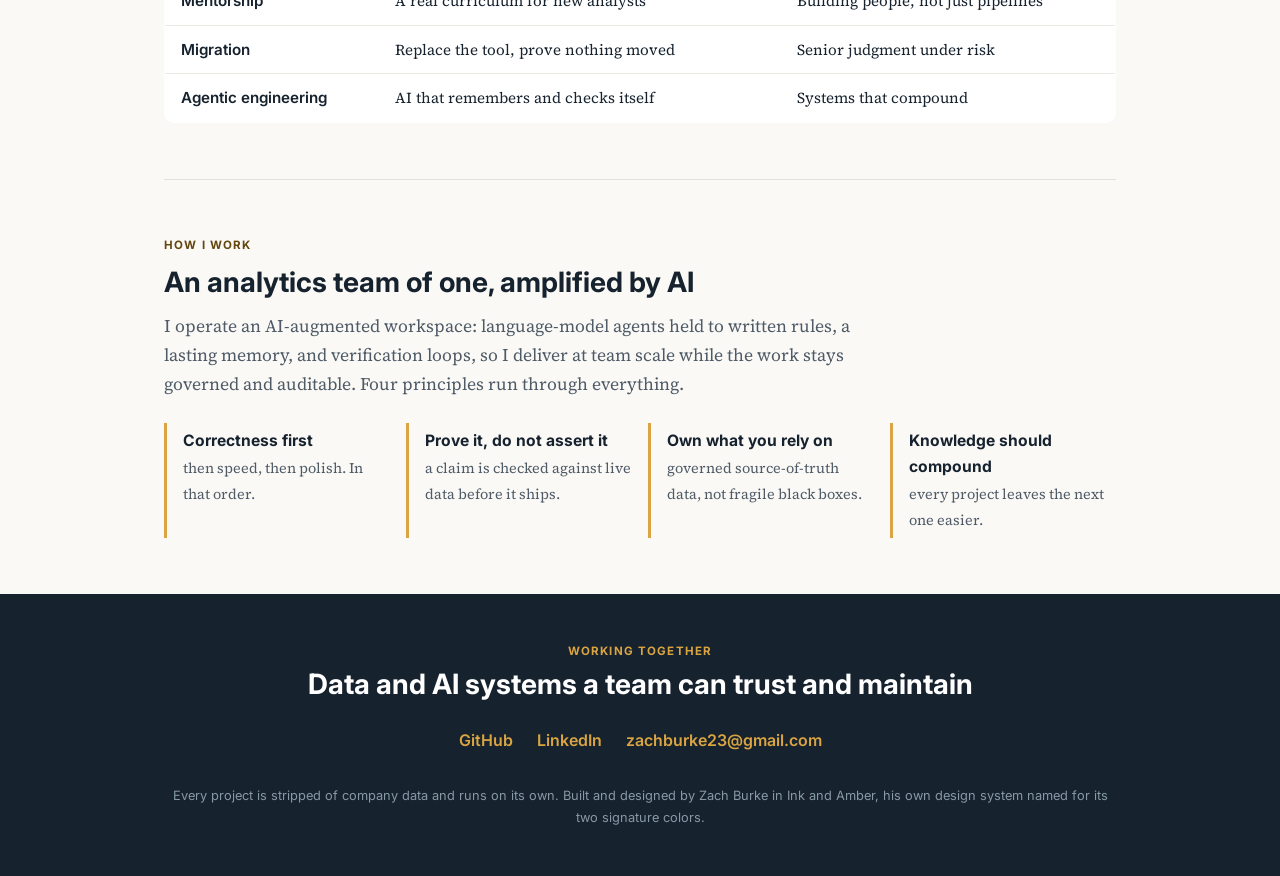
==== commit 479cd1dc: "Name the practice "The Articles of Memory" across the portfolio Introduce the coined name for the in" ====
--- a/docs/index.html
+++ b/docs/index.html
@@ -177,7 +177,7 @@
       <div class="card">
         <div class="num">06 / Agentic engineering</div>
         <h3>AI that remembers and checks itself</h3>
-        <div class="hook">Institutional intelligence: knowledge that compounds instead of walking out the door.</div>
+        <div class="hook">The Articles of Memory: institutional intelligence, so knowledge compounds instead of walking out the door.</div>
         <div class="body">Designing AI systems with lasting memory, written rules, and self-verification,
         so an organization gets smarter with every project instead of relearning the same things.</div>
         <div class="proves"><b>Proves</b><br>The frontier: building the governed system, not just using an assistant.</div>
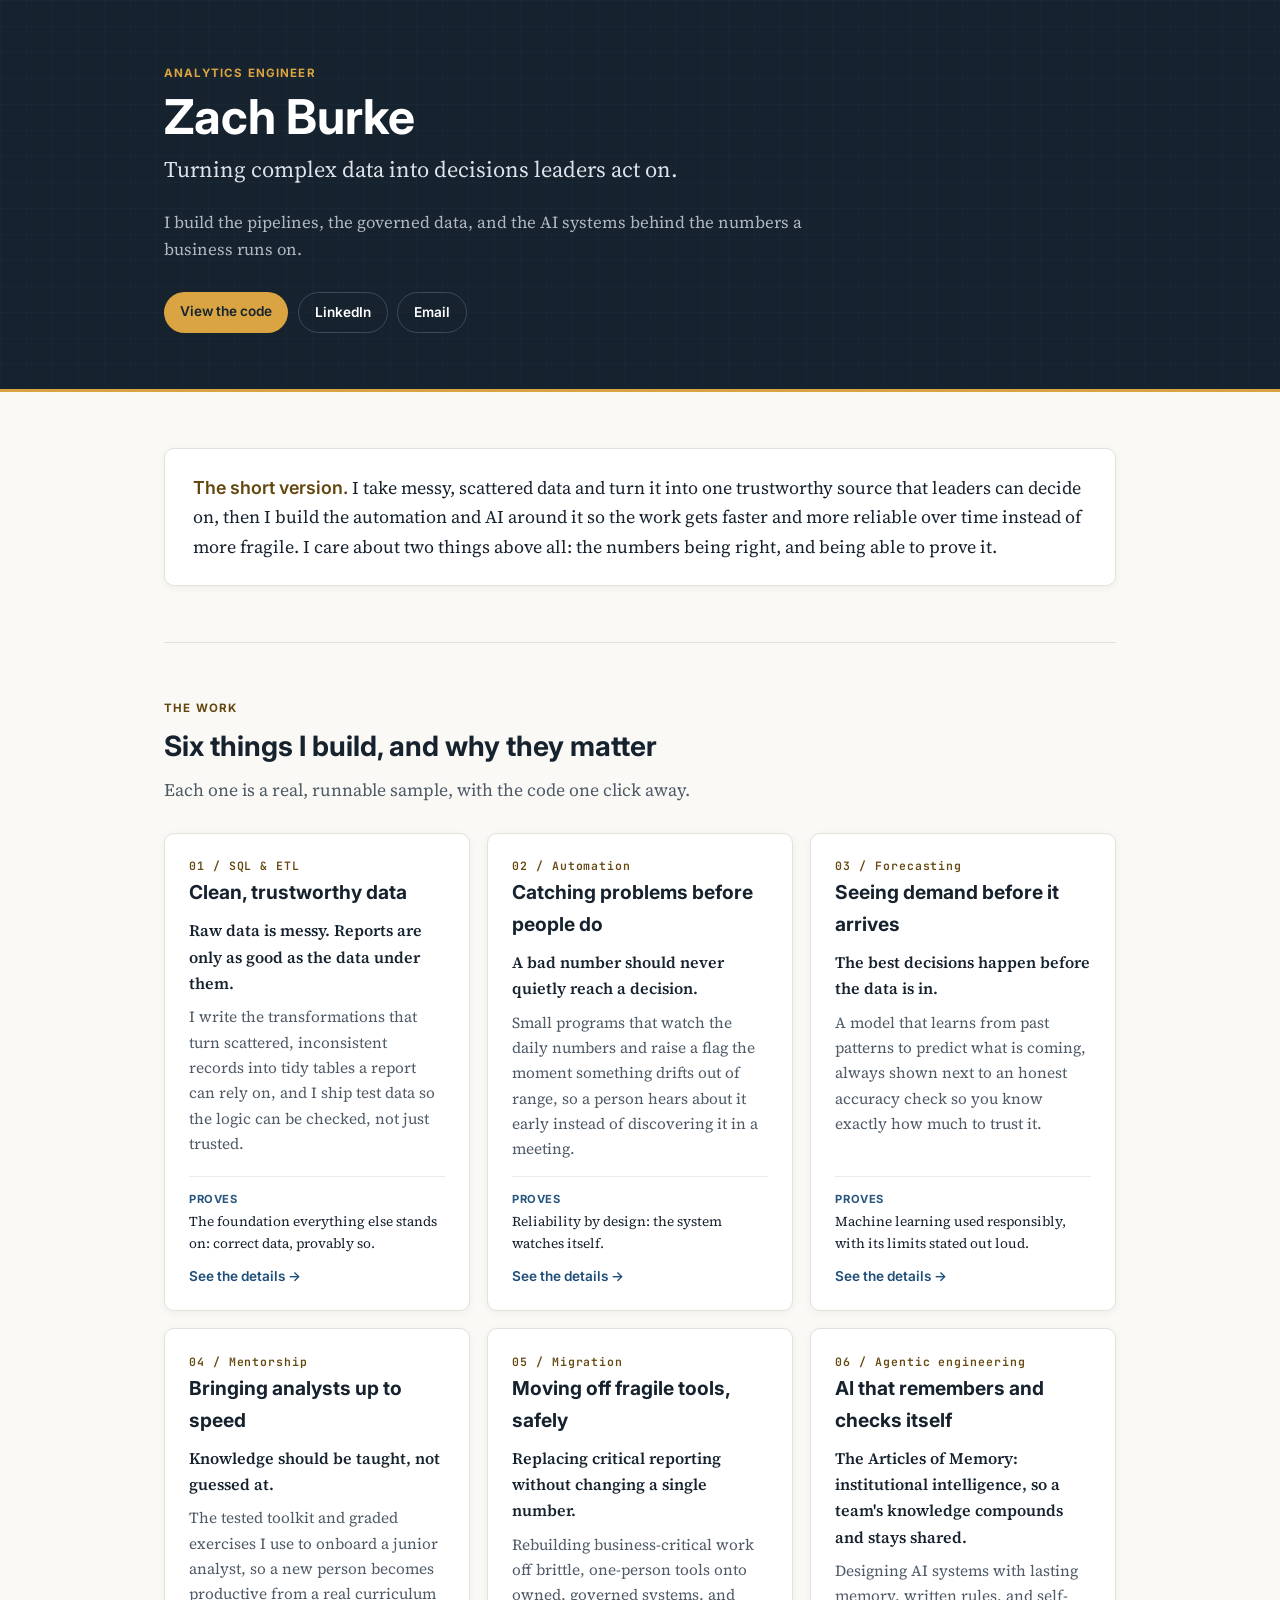
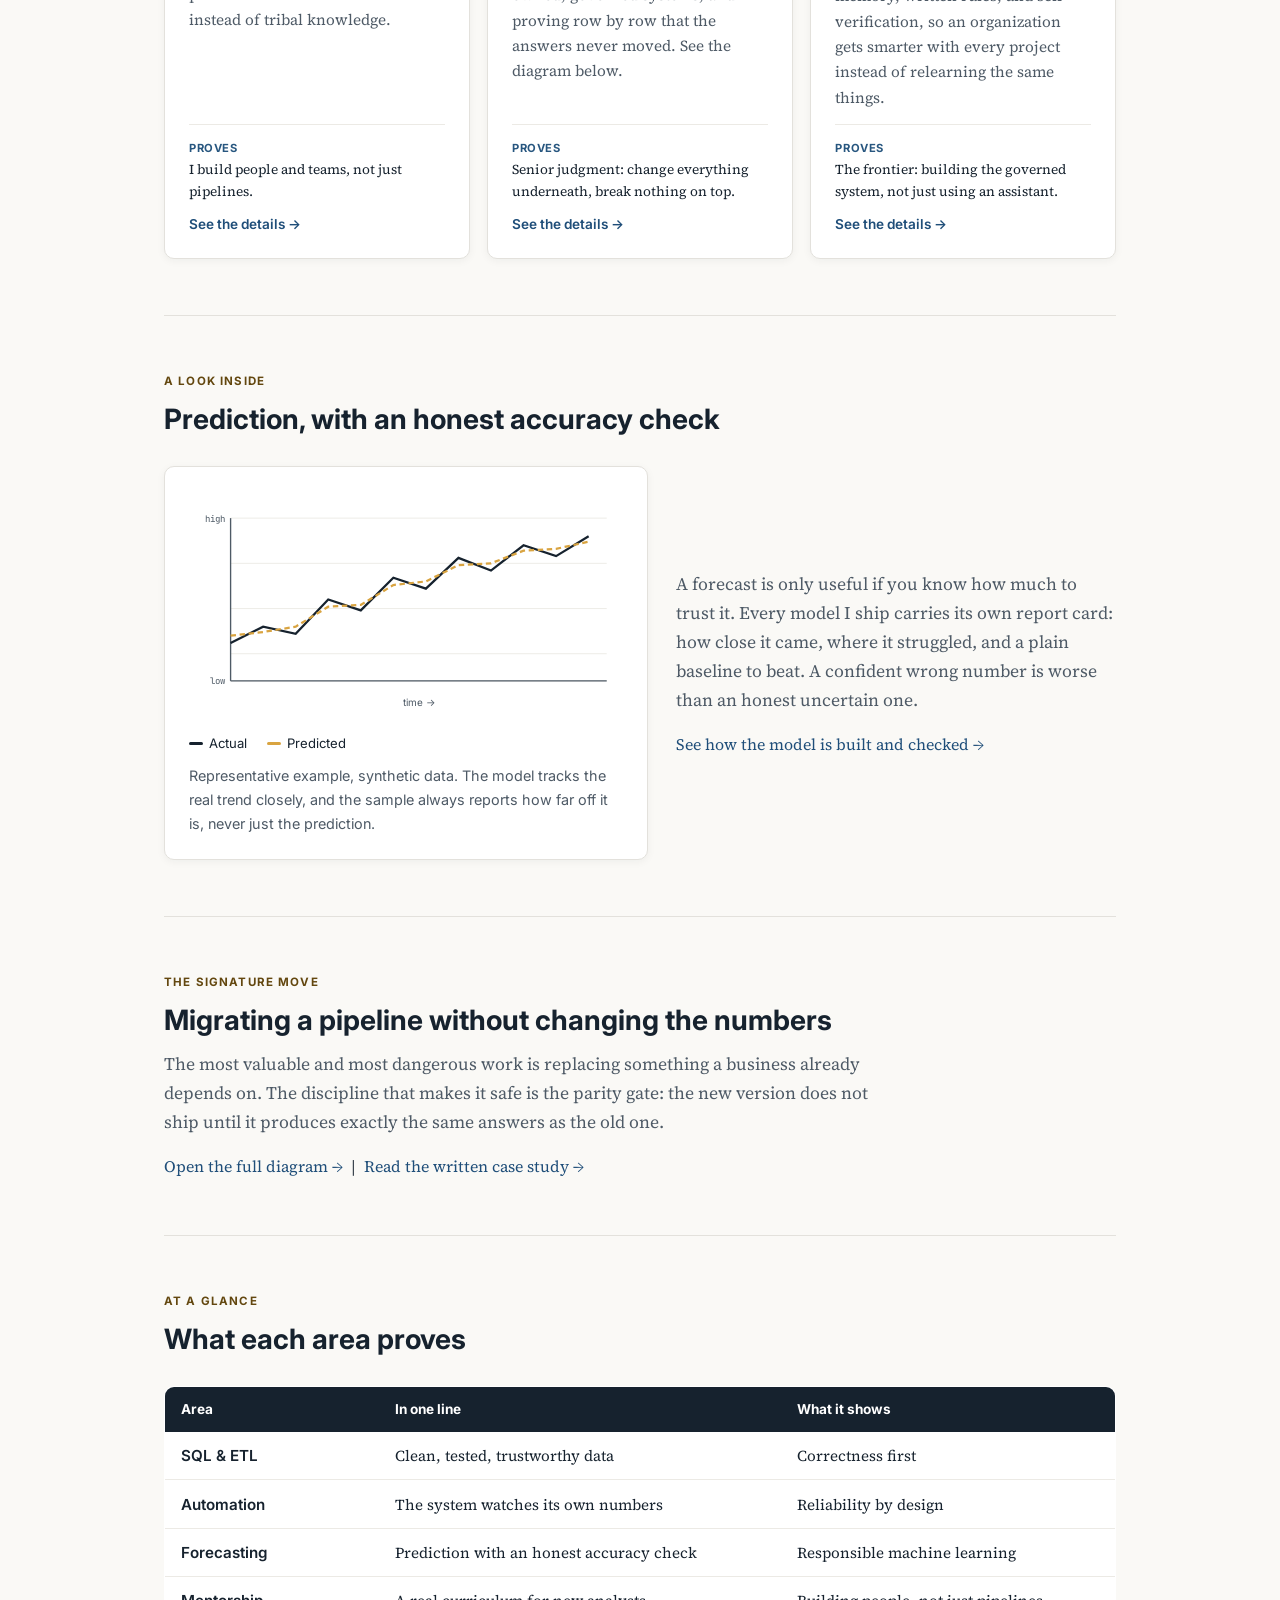
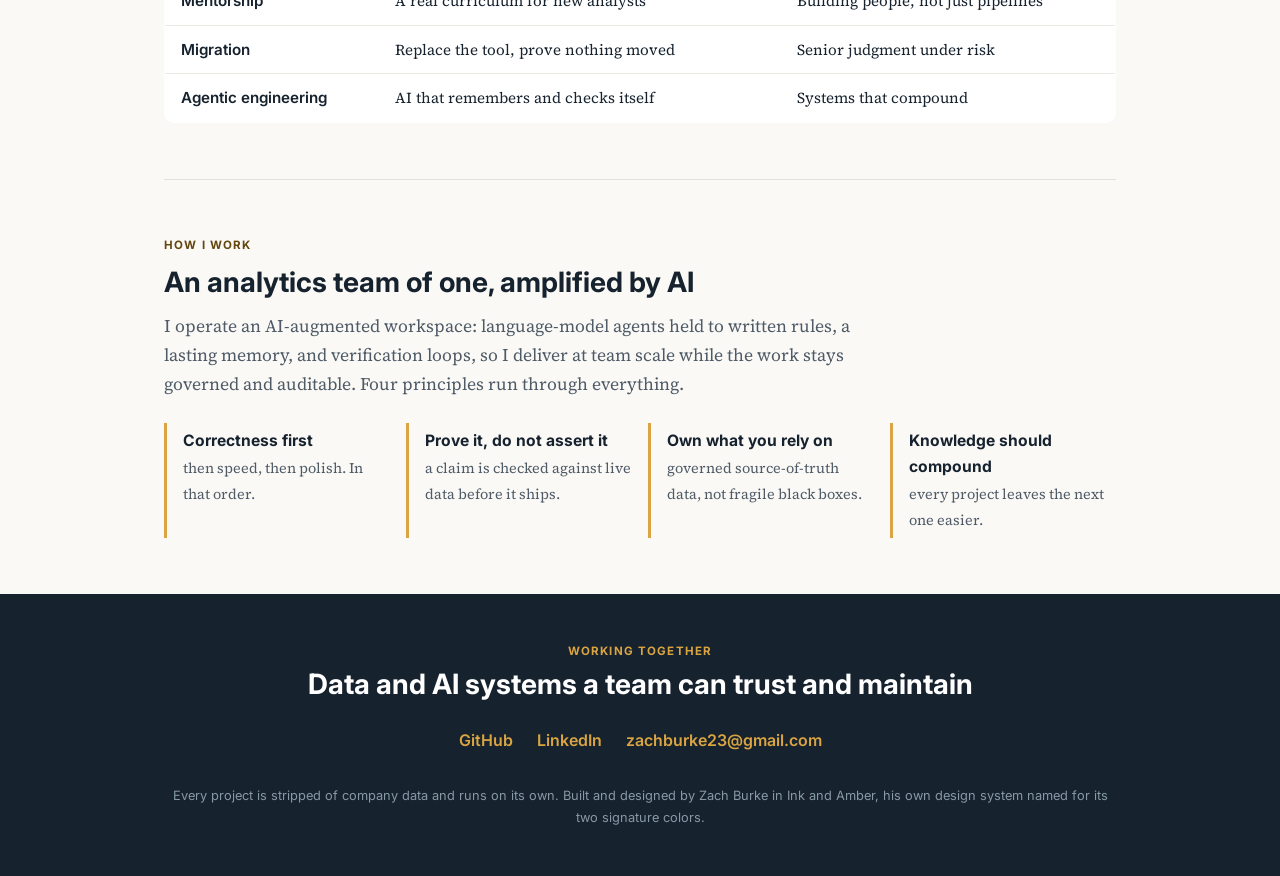
==== commit 224a0c1c: "Reframe site hook: knowledge as a shared team asset, not turnover loss "Knowledge compounds instead " ====
--- a/docs/index.html
+++ b/docs/index.html
@@ -177,7 +177,7 @@
       <div class="card">
         <div class="num">06 / Agentic engineering</div>
         <h3>AI that remembers and checks itself</h3>
-        <div class="hook">The Articles of Memory: institutional intelligence, so knowledge compounds instead of walking out the door.</div>
+        <div class="hook">The Articles of Memory: institutional intelligence, so a team's knowledge compounds and stays shared.</div>
         <div class="body">Designing AI systems with lasting memory, written rules, and self-verification,
         so an organization gets smarter with every project instead of relearning the same things.</div>
         <div class="proves"><b>Proves</b><br>The frontier: building the governed system, not just using an assistant.</div>
